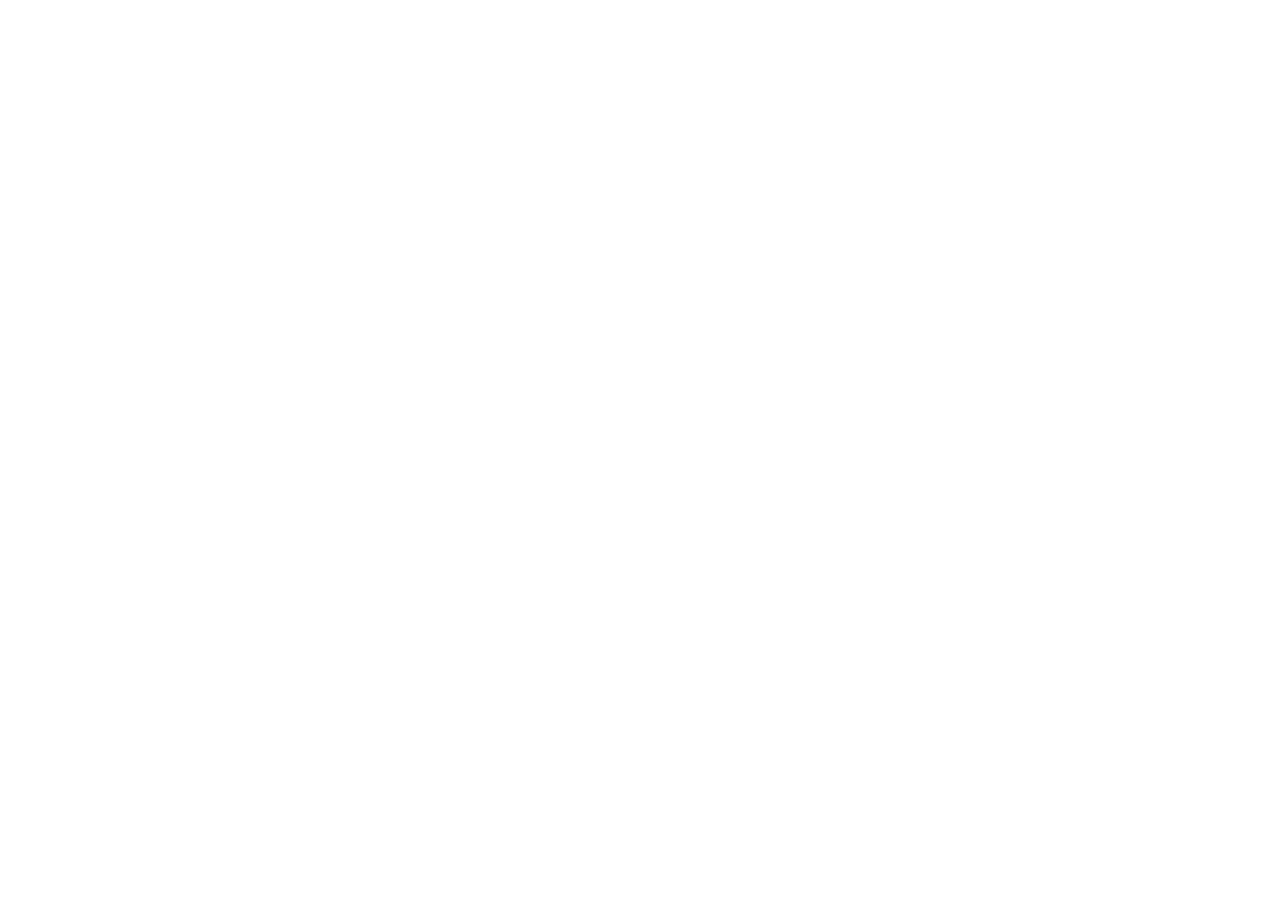
==== countdown-timer/index.html @ 45cc3dd3 "first commit" ====
<!DOCTYPE html>
<html lang="en">
<head>
    <meta charset="UTF-8">
    <meta name="viewport" content="width=device-width, initial-scale=1.0">
    <title>Countdown-timer</title>
</head>
<body>
    
</body>
</html>
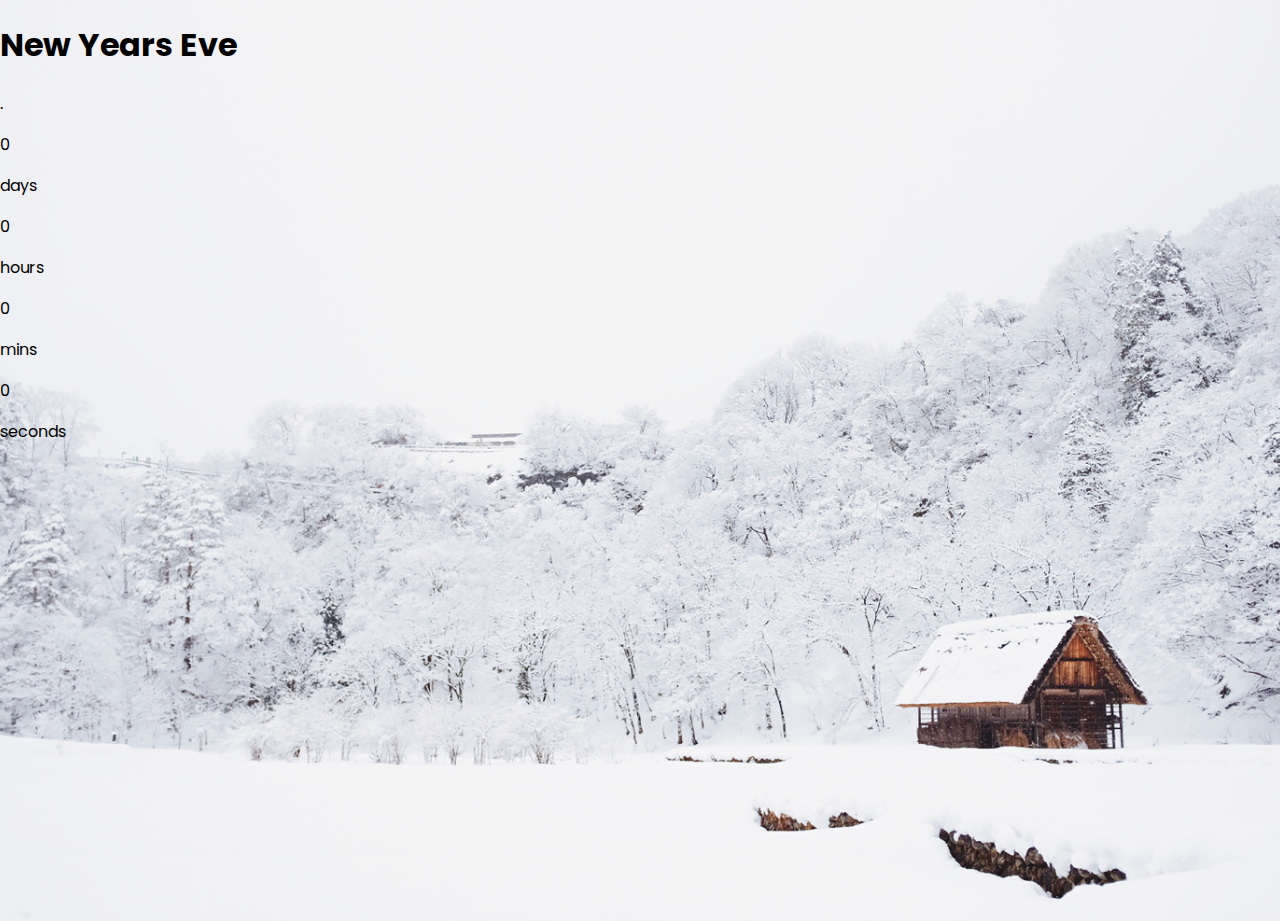
==== commit b0f737ff: "Count-timer adding my html to page" ====
--- a/countdown-timer/index.html
+++ b/countdown-timer/index.html
@@ -4,8 +4,34 @@
     <meta charset="UTF-8">
     <meta name="viewport" content="width=device-width, initial-scale=1.0">
     <title>Countdown-timer</title>
+    <link rel="stylesheet" href="style.css">
 </head>
 <body>
+    <h1>New Years Eve</h1>
+    .
+    <div class="countdownd-container">
+
+        <div class="days-c">
+            <p class="big-text" id="days">0</p>
+            <span>days</span>
+        </div>
+
+        <div class="hours-c">
+            <p class="big-text" id="hours">0</p>
+            <span>hours</span>
+        </div>
+
+        <div class="mins-c">
+            <p class="big-text" id="mins">0</p>
+            <span>mins</span>
+        </div>
+
+        <div class="seconds-c">
+            <p class="big-text" id="seconds">0</p>
+            <span>seconds</span>
+        </div>
+    </div>
     
+    <script src="script.js"></script>
 </body>
 </html>--- a/countdown-timer/style.css
+++ b/countdown-timer/style.css
@@ -0,0 +1,14 @@
+@import url("https://fonts.googleapis.com/css2?family=Poppins:wght@200;400;600&display=swap");
+
+* {
+  box-sizing: border-box;
+}
+
+body {
+  background-image: url("./snow.jpg");
+  background-size: cover;
+  background-position: center center;
+  min-height: 100vh;
+  font-family: "Poppins", sans-serif;
+  margin: 0;
+}
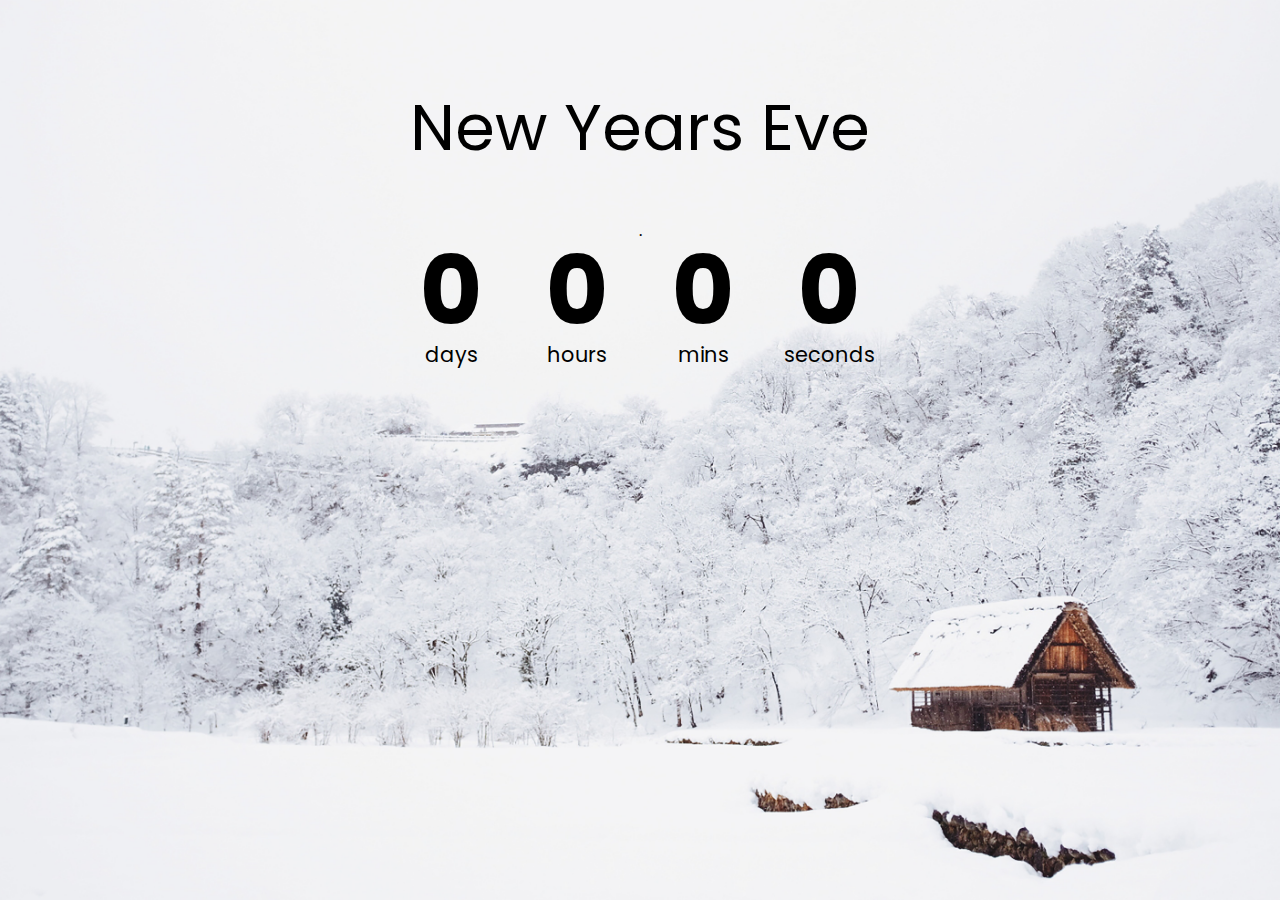
==== commit b729a4dd: "countdown-timer adding some style" ====
--- a/countdown-timer/index.html
+++ b/countdown-timer/index.html
@@ -11,22 +11,22 @@
     .
     <div class="countdownd-container">
 
-        <div class="days-c">
+        <div class="countdown-el days-c">
             <p class="big-text" id="days">0</p>
             <span>days</span>
         </div>
 
-        <div class="hours-c">
+        <div class="countdown-el hours-c">
             <p class="big-text" id="hours">0</p>
             <span>hours</span>
         </div>
 
-        <div class="mins-c">
+        <div class="countdown-el mins-c">
             <p class="big-text" id="mins">0</p>
             <span>mins</span>
         </div>
 
-        <div class="seconds-c">
+        <div class="countdown-el seconds-c">
             <p class="big-text" id="seconds">0</p>
             <span>seconds</span>
         </div>
--- a/countdown-timer/style.css
+++ b/countdown-timer/style.css
@@ -8,7 +8,32 @@
   background-image: url("./snow.jpg");
   background-size: cover;
   background-position: center center;
+  display: flex;
+  flex-direction: column;
+  align-items: center;
   min-height: 100vh;
   font-family: "Poppins", sans-serif;
   margin: 0;
 }
+
+h1 {
+  font-weight: normal;
+  font-size: 4rem;
+  margin-top: 5rem;
+}
+.countdownd-container {
+  display: flex;
+}
+
+.big-text {
+  font-weight: bold;
+  font-size: 6rem;
+  line-height: 1;
+  margin: 0 2rem;
+}
+.countdown-el {
+  text-align: center;
+}
+.countdown-el span {
+  font-size: 1.3rem;
+}
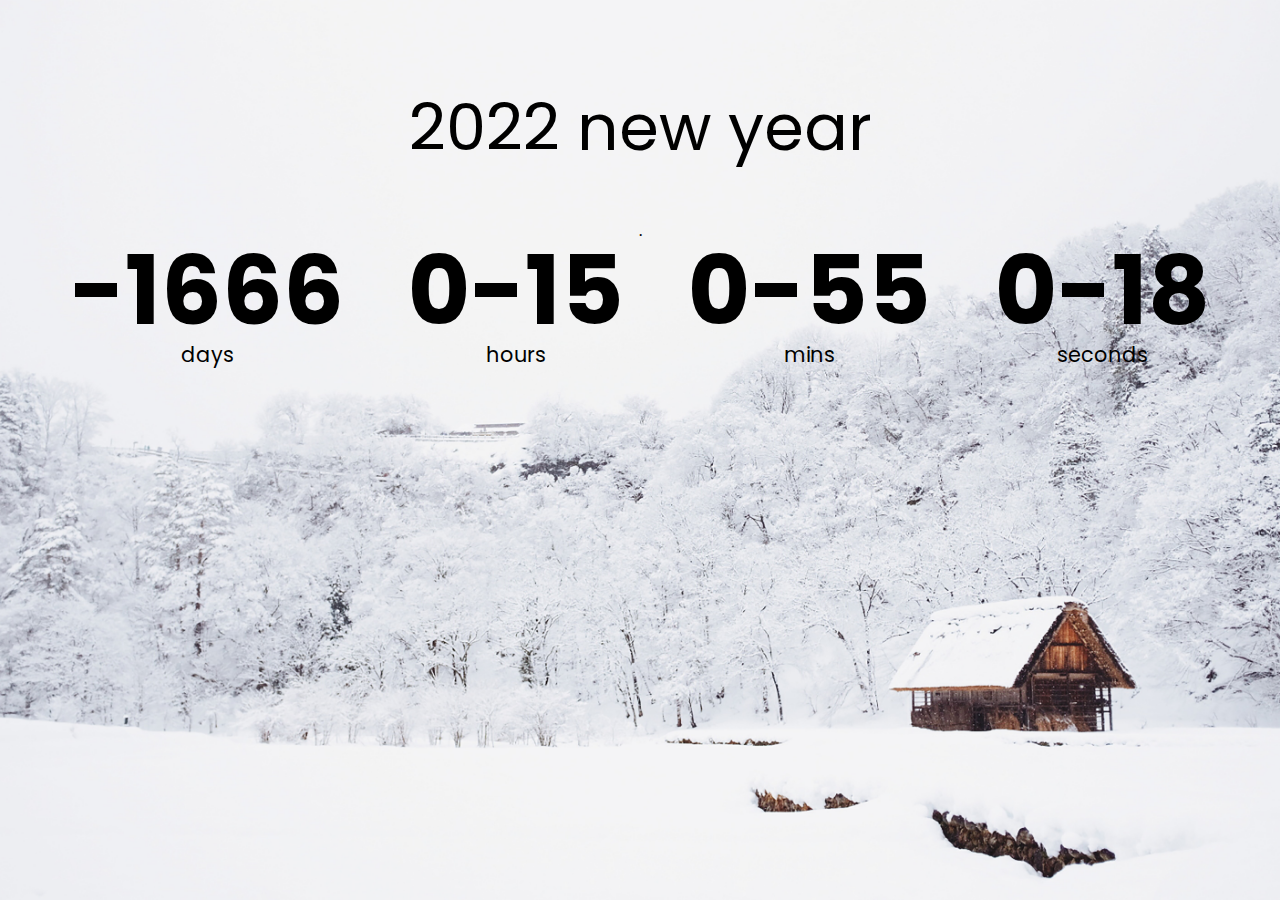
==== commit d8b82652: "countdown-timer adding JS" ====
--- a/countdown-timer/index.html
+++ b/countdown-timer/index.html
@@ -7,7 +7,7 @@
     <link rel="stylesheet" href="style.css">
 </head>
 <body>
-    <h1>New Years Eve</h1>
+    <h1>2022 new year</h1>
     .
     <div class="countdownd-container">
 
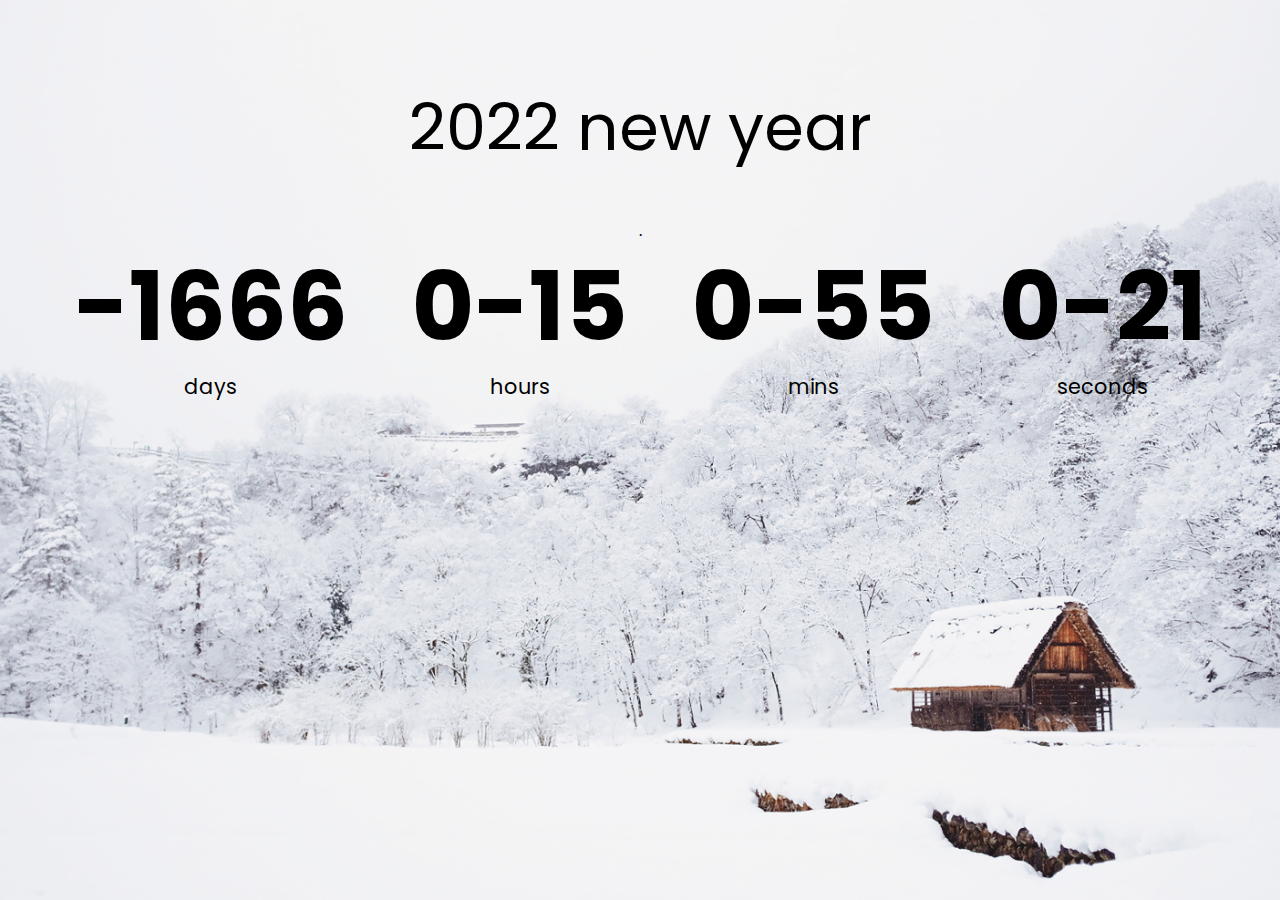
==== commit 2db8acbf: "structuring folders" ====
--- a/countdown-timer/index.html
+++ b/countdown-timer/index.html
@@ -4,7 +4,7 @@
     <meta charset="UTF-8">
     <meta name="viewport" content="width=device-width, initial-scale=1.0">
     <title>Countdown-timer</title>
-    <link rel="stylesheet" href="style.css">
+    <link rel="stylesheet" href="./css/style.css">
 </head>
 <body>
     <h1>2022 new year</h1>
@@ -32,6 +32,6 @@
         </div>
     </div>
     
-    <script src="script.js"></script>
+    <script src="./js/script.js"></script>
 </body>
 </html>--- a/countdown-timer/css/style.css
+++ b/countdown-timer/css/style.css
@@ -0,0 +1,42 @@
+@import url("https://fonts.googleapis.com/css2?family=Poppins:wght@200;400;600&display=swap");
+
+* {
+  box-sizing: border-box;
+}
+
+body {
+  background-image: url("../img/snow.jpg");
+  background-size: cover;
+  background-position: center center;
+  display: flex;
+  flex-direction: column;
+  align-items: center;
+  min-height: 100vh;
+  font-family: "Poppins", sans-serif;
+  margin: 0;
+}
+
+h1 {
+  font-weight: normal;
+  font-size: 4rem;
+  margin-top: 5rem;
+}
+.countdownd-container {
+  display: flex;
+  flex-wrap: wrap;
+  align-items: center;
+  justify-content: center;
+}
+
+.big-text {
+  font-weight: bold;
+  font-size: 6rem;
+  line-height: 1;
+  margin: 1rem 2rem;
+}
+.countdown-el {
+  text-align: center;
+}
+.countdown-el span {
+  font-size: 1.3rem;
+}
